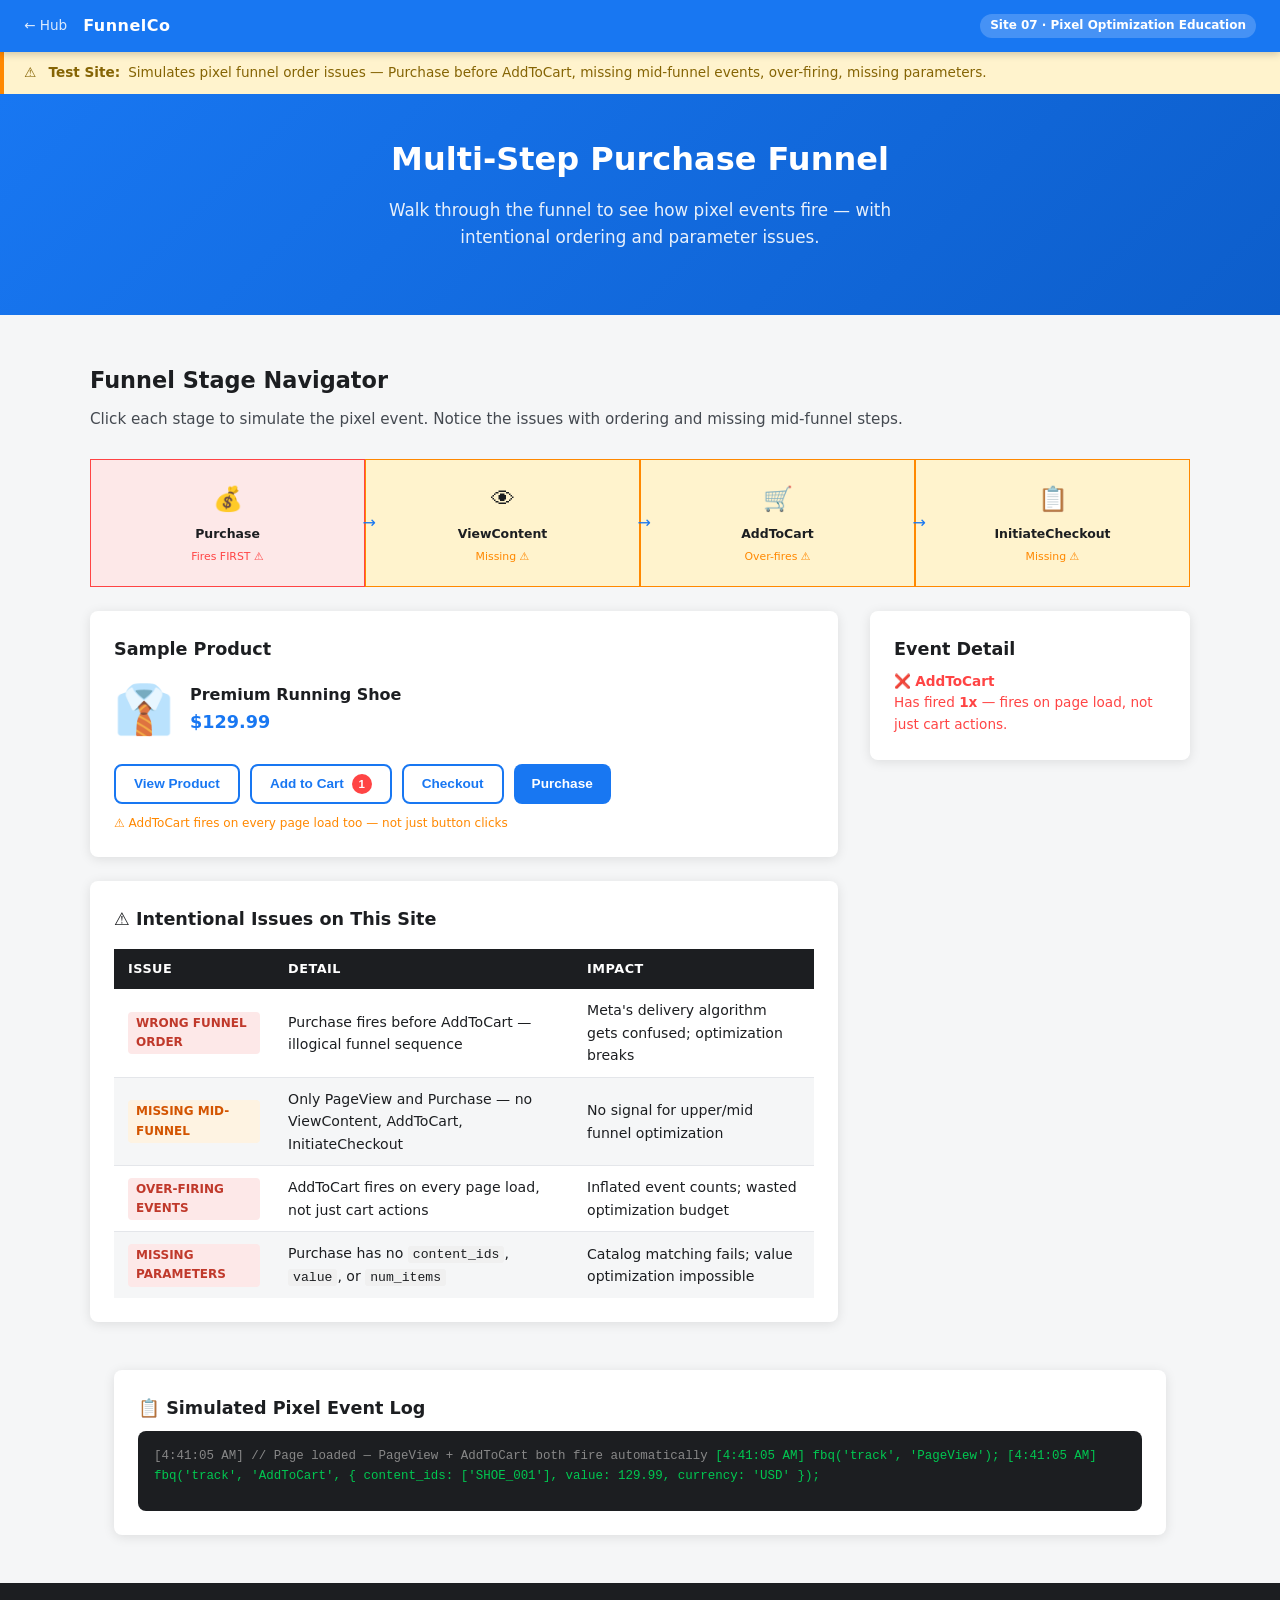
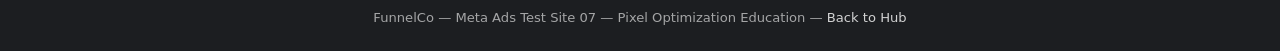
==== edu_pixel_opt/index.html @ 036d87c8 "Initial commit: 11 Meta Ads test sites" ====
<!DOCTYPE html>
<html lang="en">
<head>
  <meta charset="UTF-8" />
  <meta name="viewport" content="width=device-width, initial-scale=1.0" />
  <title>FunnelCo — Pixel Optimization Education</title>
  <link rel="stylesheet" href="../style.css" />
  <style>
    .funnel-visual { display: flex; gap: 0; margin: 24px 0; overflow-x: auto; }
    .funnel-stage {
      flex: 1; min-width: 100px; text-align: center; padding: 20px 8px;
      background: var(--white); border: 1px solid var(--gray-200);
      position: relative; cursor: pointer; transition: background .15s;
    }
    .funnel-stage:hover { background: #f0f4ff; }
    .funnel-stage.active  { background: #e8f0fe; border-color: var(--blue); }
    .funnel-stage.fired   { background: #e6f9f0; border-color: var(--green); }
    .funnel-stage.error   { background: #fde8e8; border-color: var(--red); }
    .funnel-stage.missing { background: #fff3cd; border-color: var(--orange); }
    .funnel-stage:not(:last-child)::after {
      content: '→'; position: absolute; right: -12px; top: 50%; transform: translateY(-50%);
      font-size: 1rem; color: var(--blue); z-index: 1;
    }
    .funnel-stage .stage-icon { font-size: 1.5rem; margin-bottom: 6px; }
    .funnel-stage .stage-name { font-size: .78rem; font-weight: 700; }
    .funnel-stage .stage-status { font-size: .68rem; margin-top: 4px; }
    .param-row { display: flex; gap: 8px; align-items: flex-start; padding: 8px 0; border-bottom: 1px solid var(--gray-200); font-size: .82rem; }
    .param-row:last-child { border-bottom: none; }
    .param-key { font-family: monospace; background: #f0f0f0; padding: 1px 5px; border-radius: 3px; font-size: .78rem; flex-shrink: 0; }
    .param-val { flex: 1; }
    code { background: #f0f0f0; padding: 1px 5px; border-radius: 3px; font-size: .82rem; font-family: monospace; }
    .counter-badge { display: inline-block; background: var(--red); color: var(--white); border-radius: 50%; width: 20px; height: 20px; text-align: center; line-height: 20px; font-size: .72rem; font-weight: 700; margin-left: 4px; }
  </style>
</head>
<body>

<nav class="site-nav">
  <a class="back-link" href="../index.html">&#8592; Hub</a>
  <a class="logo" href="#">FunnelCo</a>
  <span class="badge">Site 07 · Pixel Optimization Education</span>
</nav>

<div class="issue-banner">
  &#9888;&nbsp;<strong>Test Site:</strong> Simulates pixel funnel order issues — Purchase before AddToCart, missing mid-funnel events, over-firing, missing parameters.
</div>

<div class="hero" style="padding:40px 24px;">
  <h1>Multi-Step Purchase Funnel</h1>
  <p>Walk through the funnel to see how pixel events fire — with intentional ordering and parameter issues.</p>
</div>

<div class="container section">

  <!-- Funnel Visual -->
  <h2 class="section-title">Funnel Stage Navigator</h2>
  <p class="section-sub">Click each stage to simulate the pixel event. Notice the issues with ordering and missing mid-funnel steps.</p>

  <div class="funnel-visual">
    <div class="funnel-stage error" id="stage-purchase" onclick="fireEvent('Purchase')">
      <div class="stage-icon">&#128176;</div>
      <div class="stage-name">Purchase</div>
      <div class="stage-status" style="color:var(--red);">Fires FIRST &#9888;</div>
    </div>
    <div class="funnel-stage missing" id="stage-viewcontent" onclick="fireEvent('ViewContent')">
      <div class="stage-icon">&#128065;</div>
      <div class="stage-name">ViewContent</div>
      <div class="stage-status" style="color:var(--orange);">Missing &#9888;</div>
    </div>
    <div class="funnel-stage missing" id="stage-addtocart" onclick="fireEvent('AddToCart')">
      <div class="stage-icon">&#128722;</div>
      <div class="stage-name">AddToCart</div>
      <div class="stage-status" style="color:var(--orange);">Over-fires &#9888;</div>
    </div>
    <div class="funnel-stage missing" id="stage-initiatecheckout" onclick="fireEvent('InitiateCheckout')">
      <div class="stage-icon">&#128203;</div>
      <div class="stage-name">InitiateCheckout</div>
      <div class="stage-status" style="color:var(--orange);">Missing &#9888;</div>
    </div>
  </div>

  <div style="display:grid; grid-template-columns:1fr 320px; gap:32px; align-items:start; margin-top:24px;">

    <!-- Left: Product + Controls -->
    <div>
      <div class="card mb-24">
        <div class="card-body">
          <h3 class="card-title">Sample Product</h3>
          <div style="display:flex; gap:16px; align-items:center;">
            <div style="font-size:3rem;">&#128084;</div>
            <div>
              <div style="font-weight:700;">Premium Running Shoe</div>
              <div style="color:var(--blue); font-weight:700; font-size:1.1rem;">$129.99</div>
            </div>
          </div>
          <div style="display:flex; gap:10px; margin-top:16px; flex-wrap:wrap;">
            <button class="btn btn-outline btn-sm" onclick="fireEvent('ViewContent')">View Product</button>
            <button class="btn btn-outline btn-sm" onclick="fireEvent('AddToCart')">
              Add to Cart <span class="counter-badge" id="atc-count">0</span>
            </button>
            <button class="btn btn-outline btn-sm" onclick="fireEvent('InitiateCheckout')">Checkout</button>
            <button class="btn btn-primary btn-sm" onclick="fireEvent('Purchase')">Purchase</button>
          </div>
          <p style="font-size:.75rem; color:var(--orange); margin-top:10px;">
            &#9888; AddToCart fires on every page load too — not just button clicks
          </p>
        </div>
      </div>

      <!-- Issues Reference -->
      <div class="card">
        <div class="card-body">
          <h3 class="card-title">&#9888; Intentional Issues on This Site</h3>
          <table class="issue-table">
            <thead><tr><th>Issue</th><th>Detail</th><th>Impact</th></tr></thead>
            <tbody>
              <tr>
                <td><span class="tag tag-red">Wrong funnel order</span></td>
                <td>Purchase fires before AddToCart — illogical funnel sequence</td>
                <td>Meta's delivery algorithm gets confused; optimization breaks</td>
              </tr>
              <tr>
                <td><span class="tag tag-orange">Missing mid-funnel</span></td>
                <td>Only PageView and Purchase — no ViewContent, AddToCart, InitiateCheckout</td>
                <td>No signal for upper/mid funnel optimization</td>
              </tr>
              <tr>
                <td><span class="tag tag-red">Over-firing events</span></td>
                <td>AddToCart fires on every page load, not just cart actions</td>
                <td>Inflated event counts; wasted optimization budget</td>
              </tr>
              <tr>
                <td><span class="tag tag-red">Missing parameters</span></td>
                <td>Purchase has no <code>content_ids</code>, <code>value</code>, or <code>num_items</code></td>
                <td>Catalog matching fails; value optimization impossible</td>
              </tr>
            </tbody>
          </table>
        </div>
      </div>
    </div>

    <!-- Right: Event Detail Panel -->
    <div>
      <div class="card" style="position:sticky; top:70px;">
        <div class="card-body">
          <h3 class="card-title">Event Detail</h3>
          <div id="event-detail">
            <p style="font-size:.85rem; color:#999;">Click a funnel stage or button to see the event payload.</p>
          </div>
        </div>
      </div>
    </div>

  </div>
</div>

<!-- Event Log -->
<div class="container" style="margin-bottom:48px;">
  <div class="card">
    <div class="card-body">
      <h3 class="card-title">&#128203; Simulated Pixel Event Log</h3>
      <div id="event-log" style="font-family:monospace; font-size:.78rem; background:#1c1e21; color:#00c851; padding:16px; border-radius:var(--radius); min-height:80px; max-height:260px; overflow-y:auto;"></div>
    </div>
  </div>
</div>

<footer>
  FunnelCo &mdash; Meta Ads Test Site 07 &mdash; Pixel Optimization Education &mdash;
  <a href="../index.html">Back to Hub</a>
</footer>

<script>
  let atcCount = 0;
  const eventOrder = [];

  function log(msg, color) {
    const el = document.getElementById('event-log');
    const ts = new Date().toLocaleTimeString();
    const c = color || '#00c851';
    el.innerHTML += `<span style="color:${c}">[${ts}] ${msg}</span>\n`;
    el.scrollTop = el.scrollHeight;
  }

  function showDetail(html) {
    document.getElementById('event-detail').innerHTML = html;
  }

  function fireEvent(name) {
    eventOrder.push(name);

    switch(name) {
      case 'PageView':
        log(`fbq('track', 'PageView');`);
        showDetail(`<p style="font-size:.85rem;"><strong>PageView</strong><br>Fires correctly on page load.</p>`);
        break;

      case 'ViewContent':
        // Missing: should have content_ids, value
        log(`fbq('track', 'ViewContent', {});  // ⚠ ISSUE: No content_ids or value`, '#ff8800');
        showDetail(`<p style="font-size:.85rem; color:var(--orange);">&#9888; <strong>ViewContent</strong><br>Missing <code>content_ids</code> and <code>value</code> parameters.</p>`);
        break;

      case 'AddToCart':
        atcCount++;
        document.getElementById('atc-count').textContent = atcCount;
        log(`fbq('track', 'AddToCart', { content_ids: ['SHOE_001'], value: 129.99, currency: 'USD' });`);
        if (atcCount > 1) log(`  ⚠ ISSUE: AddToCart fires on every page load — count now ${atcCount}x`, '#ff4444');
        showDetail(`<p style="font-size:.85rem; color:var(--red);">&#10060; <strong>AddToCart</strong><br>Has fired <strong>${atcCount}x</strong> — fires on page load, not just cart actions.</p>`);
        break;

      case 'InitiateCheckout':
        log(`fbq('track', 'InitiateCheckout', { content_ids: ['SHOE_001'], value: 129.99, currency: 'USD' });`);
        showDetail(`<p style="font-size:.85rem; color:var(--orange);">&#9888; <strong>InitiateCheckout</strong><br>This event is missing from the default funnel — only fires if explicitly triggered.</p>`);
        break;

      case 'Purchase':
        // Intentional: no content_ids, no value, no num_items
        log(`fbq('track', 'Purchase', {});  // ⚠ ISSUE: No content_ids, value, or num_items`, '#ff4444');
        const hasPriorATC = eventOrder.includes('AddToCart');
        if (!hasPriorATC) log(`  ⚠ ISSUE: Purchase fired before AddToCart — wrong funnel order!`, '#ff4444');
        showDetail(`<p style="font-size:.85rem; color:var(--red);">&#10060; <strong>Purchase</strong><br>Missing: <code>content_ids</code>, <code>value</code>, <code>num_items</code><br>${!hasPriorATC ? '<br>&#10060; Fired before AddToCart — illogical order!' : ''}</p>`);
        break;
    }
  }

  // ISSUE: AddToCart fires on page load
  log(`// Page loaded — PageView + AddToCart both fire automatically`, '#888');
  fireEvent('PageView');
  fireEvent('AddToCart'); // Over-fires on page load
</script>

</body>
</html>
---- style.css ----
/* ============================================================
   Meta Ads Test Sites — Shared Stylesheet
   ============================================================ */

:root {
  --blue:       #1877F2;
  --blue-dark:  #0d5ecb;
  --green:      #00c851;
  --red:        #ff4444;
  --orange:     #ff8800;
  --gray-100:   #f5f6f7;
  --gray-200:   #e4e6ea;
  --gray-700:   #444950;
  --gray-900:   #1c1e21;
  --white:      #ffffff;
  --radius:     8px;
  --shadow:     0 2px 12px rgba(0,0,0,.10);
  --font:       'Segoe UI', system-ui, -apple-system, sans-serif;
}

*, *::before, *::after { box-sizing: border-box; margin: 0; padding: 0; }

body {
  font-family: var(--font);
  background: var(--gray-100);
  color: var(--gray-900);
  line-height: 1.6;
}

/* ---- Top Nav ---- */
.site-nav {
  background: var(--blue);
  padding: 0 24px;
  display: flex;
  align-items: center;
  gap: 16px;
  height: 52px;
  position: sticky;
  top: 0;
  z-index: 100;
  box-shadow: 0 2px 8px rgba(0,0,0,.2);
}
.site-nav .logo {
  font-weight: 700;
  font-size: 1rem;
  color: var(--white);
  text-decoration: none;
  letter-spacing: .5px;
}
.site-nav .back-link {
  color: rgba(255,255,255,.85);
  text-decoration: none;
  font-size: .85rem;
  display: flex;
  align-items: center;
  gap: 4px;
}
.site-nav .back-link:hover { color: var(--white); }
.site-nav .badge {
  margin-left: auto;
  background: rgba(255,255,255,.2);
  color: var(--white);
  font-size: .75rem;
  padding: 2px 10px;
  border-radius: 20px;
  font-weight: 600;
}

/* ---- Issue Banner ---- */
.issue-banner {
  background: #fff3cd;
  border-left: 4px solid var(--orange);
  padding: 10px 20px;
  font-size: .85rem;
  color: #856404;
  display: flex;
  align-items: center;
  gap: 8px;
}
.issue-banner strong { font-weight: 700; }

/* ---- Hero ---- */
.hero {
  background: linear-gradient(135deg, var(--blue) 0%, var(--blue-dark) 100%);
  color: var(--white);
  padding: 60px 24px;
  text-align: center;
}
.hero h1 { font-size: 2rem; margin-bottom: 12px; }
.hero p  { font-size: 1.05rem; opacity: .9; max-width: 560px; margin: 0 auto 24px; }

/* ---- Buttons ---- */
.btn {
  display: inline-block;
  padding: 12px 28px;
  border-radius: var(--radius);
  font-weight: 600;
  font-size: .95rem;
  cursor: pointer;
  border: none;
  text-decoration: none;
  transition: opacity .15s, transform .1s;
}
.btn:hover { opacity: .88; transform: translateY(-1px); }
.btn-primary   { background: var(--blue);  color: var(--white); }
.btn-white     { background: var(--white); color: var(--blue);  }
.btn-green     { background: var(--green); color: var(--white); }
.btn-outline   { background: transparent; color: var(--blue); border: 2px solid var(--blue); }
.btn-sm        { padding: 8px 18px; font-size: .85rem; }
.btn-full      { width: 100%; text-align: center; }

/* ---- Cards / Grid ---- */
.container { max-width: 1100px; margin: 0 auto; padding: 0 24px; }
.section    { padding: 48px 0; }

.card {
  background: var(--white);
  border-radius: var(--radius);
  box-shadow: var(--shadow);
  overflow: hidden;
}
.card-body { padding: 24px; }
.card-title { font-size: 1.1rem; font-weight: 700; margin-bottom: 8px; }

.grid-2 { display: grid; grid-template-columns: repeat(auto-fill, minmax(300px, 1fr)); gap: 24px; }
.grid-3 { display: grid; grid-template-columns: repeat(auto-fill, minmax(220px, 1fr)); gap: 20px; }
.grid-4 { display: grid; grid-template-columns: repeat(auto-fill, minmax(200px, 1fr)); gap: 20px; }

/* ---- Product Card ---- */
.product-card { background: var(--white); border-radius: var(--radius); box-shadow: var(--shadow); overflow: hidden; }
.product-card img { width: 100%; height: 200px; object-fit: cover; }
.product-card .product-info { padding: 16px; }
.product-card .product-name { font-weight: 700; margin-bottom: 4px; }
.product-card .product-price { color: var(--blue); font-size: 1.1rem; font-weight: 700; }
.product-card .product-price-old { text-decoration: line-through; color: #999; font-size: .9rem; margin-left: 6px; }
.product-card .product-actions { padding: 0 16px 16px; display: flex; gap: 8px; }

/* ---- Forms ---- */
.form-group { margin-bottom: 18px; }
.form-group label { display: block; font-weight: 600; margin-bottom: 6px; font-size: .9rem; }
.form-group input,
.form-group select,
.form-group textarea {
  width: 100%;
  padding: 10px 14px;
  border: 1.5px solid var(--gray-200);
  border-radius: var(--radius);
  font-size: .95rem;
  font-family: var(--font);
  transition: border-color .15s;
}
.form-group input:focus,
.form-group select:focus,
.form-group textarea:focus {
  outline: none;
  border-color: var(--blue);
}

/* ---- Issue Table ---- */
.issue-table {
  width: 100%;
  border-collapse: collapse;
  font-size: .88rem;
  margin-top: 16px;
}
.issue-table th {
  background: var(--gray-900);
  color: var(--white);
  padding: 10px 14px;
  text-align: left;
  font-size: .8rem;
  text-transform: uppercase;
  letter-spacing: .5px;
}
.issue-table td { padding: 10px 14px; border-bottom: 1px solid var(--gray-200); }
.issue-table tr:last-child td { border-bottom: none; }
.issue-table tr:nth-child(even) td { background: var(--gray-100); }

.tag {
  display: inline-block;
  padding: 2px 8px;
  border-radius: 4px;
  font-size: .75rem;
  font-weight: 700;
  text-transform: uppercase;
}
.tag-red    { background: #fde8e8; color: #c0392b; }
.tag-orange { background: #fef3e2; color: #d35400; }
.tag-blue   { background: #e8f0fe; color: #1a73e8; }
.tag-green  { background: #e6f9f0; color: #27ae60; }

/* ---- Steps / Funnel ---- */
.steps { display: flex; gap: 0; margin: 32px 0; flex-wrap: wrap; }
.step {
  flex: 1;
  min-width: 120px;
  text-align: center;
  padding: 20px 12px;
  background: var(--white);
  border: 1px solid var(--gray-200);
  position: relative;
}
.step:not(:last-child)::after {
  content: '→';
  position: absolute;
  right: -14px;
  top: 50%;
  transform: translateY(-50%);
  font-size: 1.2rem;
  color: var(--blue);
  z-index: 1;
}
.step .step-num {
  width: 36px; height: 36px;
  border-radius: 50%;
  background: var(--blue);
  color: var(--white);
  font-weight: 700;
  display: flex; align-items: center; justify-content: center;
  margin: 0 auto 8px;
  font-size: .9rem;
}
.step .step-label { font-size: .82rem; font-weight: 600; }
.step.active { border-color: var(--blue); background: #e8f0fe; }
.step.error  { border-color: var(--red);  background: #fde8e8; }

/* ---- Video Player Placeholder ---- */
.video-placeholder {
  background: #111;
  border-radius: var(--radius);
  aspect-ratio: 16/9;
  display: flex;
  flex-direction: column;
  align-items: center;
  justify-content: center;
  color: var(--white);
  position: relative;
  overflow: hidden;
}
.video-placeholder .play-btn {
  width: 64px; height: 64px;
  border-radius: 50%;
  background: rgba(255,255,255,.2);
  display: flex; align-items: center; justify-content: center;
  font-size: 1.8rem;
  cursor: pointer;
  border: 2px solid rgba(255,255,255,.5);
  margin-bottom: 12px;
}
.live-badge {
  position: absolute;
  top: 12px; left: 12px;
  background: var(--red);
  color: var(--white);
  font-size: .75rem;
  font-weight: 700;
  padding: 3px 10px;
  border-radius: 4px;
  text-transform: uppercase;
  letter-spacing: .5px;
}

/* ---- Consent Banner ---- */
.consent-banner {
  position: fixed;
  bottom: 0; left: 0; right: 0;
  background: var(--gray-900);
  color: var(--white);
  padding: 16px 24px;
  display: flex;
  align-items: center;
  gap: 16px;
  flex-wrap: wrap;
  z-index: 999;
  box-shadow: 0 -4px 16px rgba(0,0,0,.3);
}
.consent-banner p { flex: 1; font-size: .88rem; min-width: 200px; }
.consent-banner .consent-actions { display: flex; gap: 10px; }

/* ---- Misc ---- */
.section-title { font-size: 1.4rem; font-weight: 700; margin-bottom: 8px; }
.section-sub   { color: var(--gray-700); margin-bottom: 28px; font-size: .95rem; }
.divider       { border: none; border-top: 1px solid var(--gray-200); margin: 32px 0; }
.text-center   { text-align: center; }
.mt-8  { margin-top: 8px; }
.mt-16 { margin-top: 16px; }
.mt-24 { margin-top: 24px; }
.mb-8  { margin-bottom: 8px; }
.mb-16 { margin-bottom: 16px; }
.mb-24 { margin-bottom: 24px; }

footer {
  background: var(--gray-900);
  color: rgba(255,255,255,.6);
  text-align: center;
  padding: 24px;
  font-size: .82rem;
  margin-top: 48px;
}
footer a { color: rgba(255,255,255,.8); text-decoration: none; }

/* ---- Responsive ---- */
@media (max-width: 640px) {
  .hero h1 { font-size: 1.5rem; }
  .steps { flex-direction: column; }
  .step:not(:last-child)::after { content: '↓'; right: auto; top: auto; bottom: -14px; left: 50%; transform: translateX(-50%); }
  .grid-2, .grid-3, .grid-4 { grid-template-columns: 1fr; }
}
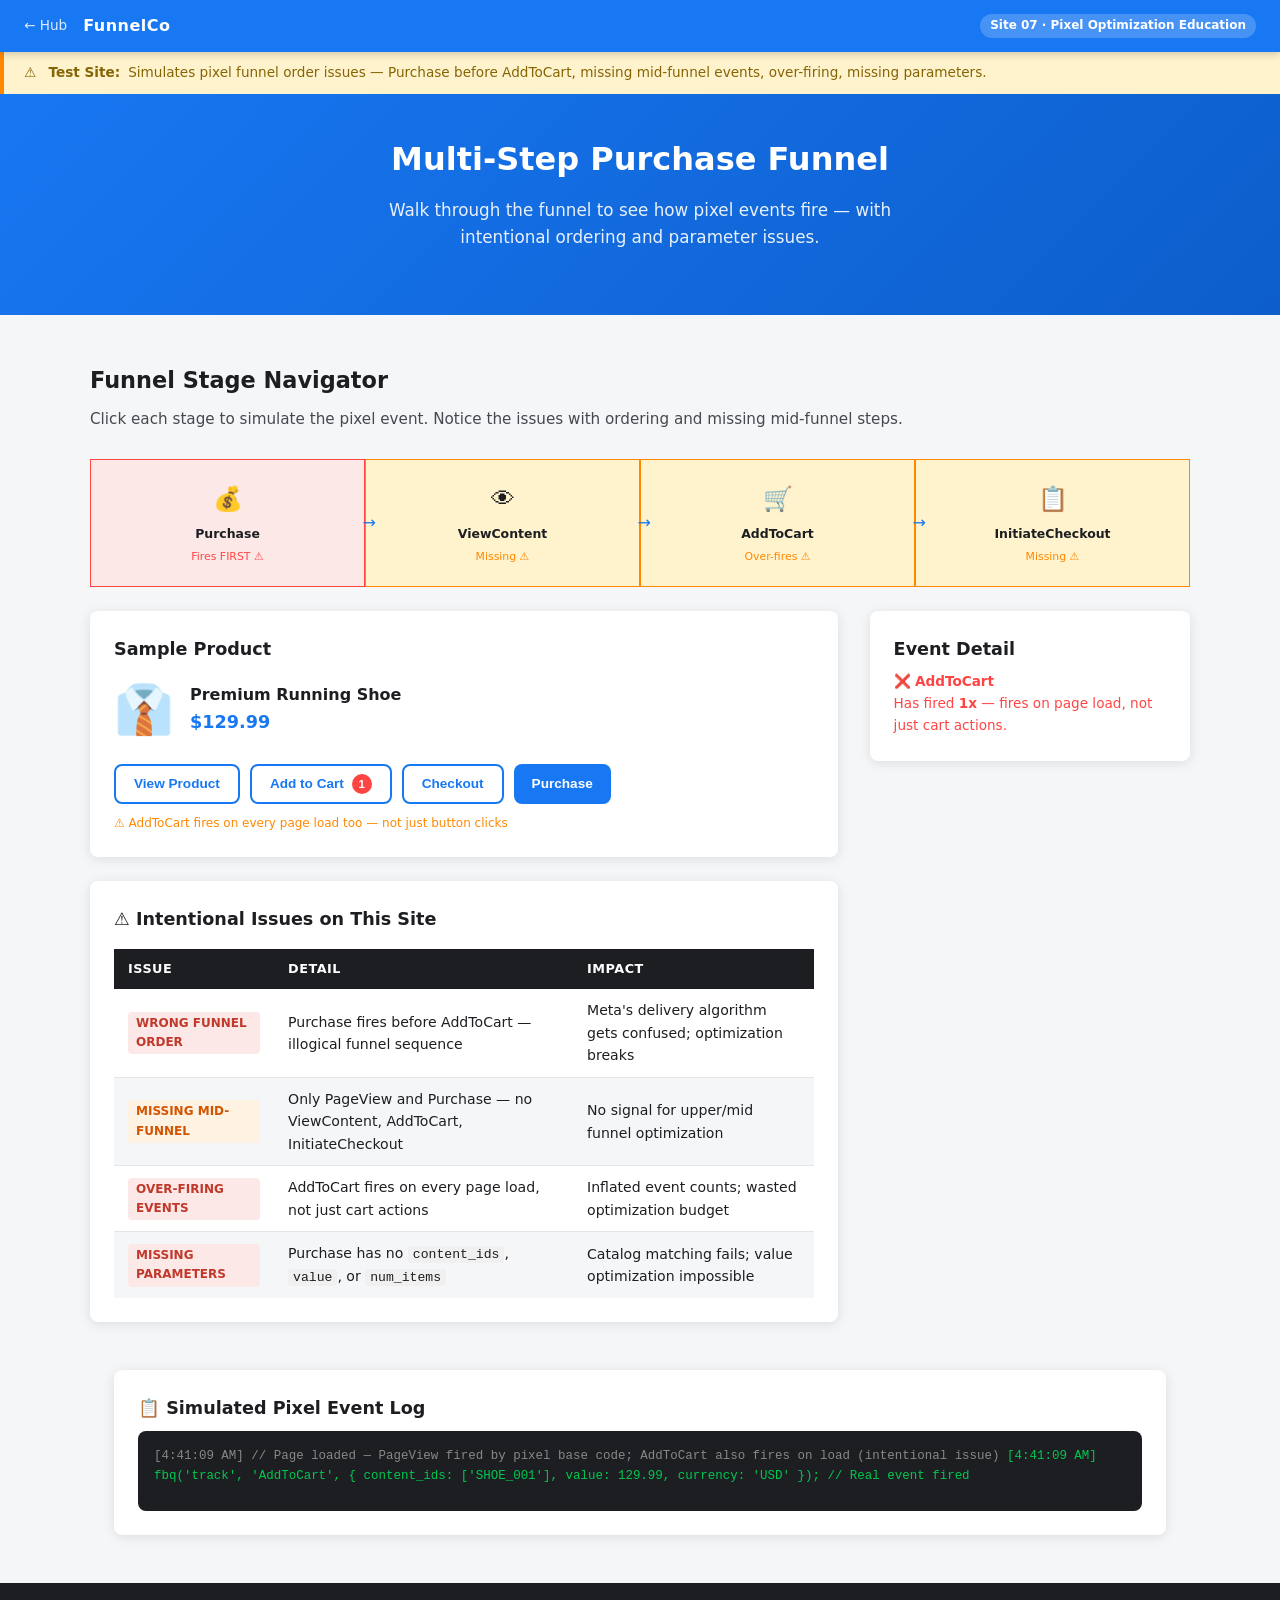
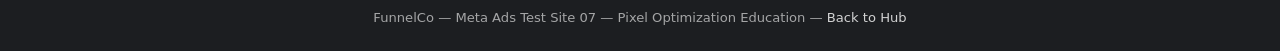
==== commit 3ab7ce3f: "Steps 1 & 2: Install real Meta Pixels and wire up fbq() events across all 11 sites Pixel mapping: - " ====
--- a/edu_pixel_opt/index.html
+++ b/edu_pixel_opt/index.html
@@ -5,6 +5,25 @@
   <meta name="viewport" content="width=device-width, initial-scale=1.0" />
   <title>FunnelCo — Pixel Optimization Education</title>
   <link rel="stylesheet" href="../style.css" />
+
+  <!-- Meta Pixel Code — Signals Pixel (2600343890366158) -->
+  <script>
+  !function(f,b,e,v,n,t,s)
+  {if(f.fbq)return;n=f.fbq=function(){n.callMethod?
+  n.callMethod.apply(n,arguments):n.queue.push(arguments)};
+  if(!f._fbq)f._fbq=n;n.push=n;n.loaded=!0;n.version='2.0';
+  n.queue=[];t=b.createElement(e);t.async=!0;
+  t.src=v;s=b.getElementsByTagName(e)[0];
+  s.parentNode.insertBefore(t,s)}(window, document,'script',
+  'https://connect.facebook.net/en_US/fbevents.js');
+  fbq('init', '2600343890366158');
+  fbq('track', 'PageView');
+  </script>
+  <noscript><img height="1" width="1" style="display:none"
+  src="https://www.facebook.com/tr?id=2600343890366158&ev=PageView&noscript=1"
+  /></noscript>
+  <!-- End Meta Pixel Code -->
+
   <style>
     .funnel-visual { display: flex; gap: 0; margin: 24px 0; overflow-x: auto; }
     .funnel-stage {
@@ -190,32 +209,38 @@
 
     switch(name) {
       case 'PageView':
-        log(`fbq('track', 'PageView');`);
+        fbq('track', 'PageView');
+        log(`fbq('track', 'PageView');  // Real event fired`);
         showDetail(`<p style="font-size:.85rem;"><strong>PageView</strong><br>Fires correctly on page load.</p>`);
         break;
 
       case 'ViewContent':
-        // Missing: should have content_ids, value
-        log(`fbq('track', 'ViewContent', {});  // ⚠ ISSUE: No content_ids or value`, '#ff8800');
+        // INTENTIONAL ISSUE: Missing content_ids and value
+        fbq('track', 'ViewContent', {});
+        log(`fbq('track', 'ViewContent', {});  // ⚠ ISSUE: No content_ids or value — Real event fired`, '#ff8800');
         showDetail(`<p style="font-size:.85rem; color:var(--orange);">&#9888; <strong>ViewContent</strong><br>Missing <code>content_ids</code> and <code>value</code> parameters.</p>`);
         break;
 
       case 'AddToCart':
         atcCount++;
         document.getElementById('atc-count').textContent = atcCount;
-        log(`fbq('track', 'AddToCart', { content_ids: ['SHOE_001'], value: 129.99, currency: 'USD' });`);
+        // INTENTIONAL ISSUE: Fires on page load (not just cart action)
+        fbq('track', 'AddToCart', { content_ids: ['SHOE_001'], value: 129.99, currency: 'USD' });
+        log(`fbq('track', 'AddToCart', { content_ids: ['SHOE_001'], value: 129.99, currency: 'USD' });  // Real event fired`);
         if (atcCount > 1) log(`  ⚠ ISSUE: AddToCart fires on every page load — count now ${atcCount}x`, '#ff4444');
         showDetail(`<p style="font-size:.85rem; color:var(--red);">&#10060; <strong>AddToCart</strong><br>Has fired <strong>${atcCount}x</strong> — fires on page load, not just cart actions.</p>`);
         break;
 
       case 'InitiateCheckout':
-        log(`fbq('track', 'InitiateCheckout', { content_ids: ['SHOE_001'], value: 129.99, currency: 'USD' });`);
+        fbq('track', 'InitiateCheckout', { content_ids: ['SHOE_001'], value: 129.99, currency: 'USD' });
+        log(`fbq('track', 'InitiateCheckout', { content_ids: ['SHOE_001'], value: 129.99, currency: 'USD' });  // Real event fired`);
         showDetail(`<p style="font-size:.85rem; color:var(--orange);">&#9888; <strong>InitiateCheckout</strong><br>This event is missing from the default funnel — only fires if explicitly triggered.</p>`);
         break;
 
       case 'Purchase':
-        // Intentional: no content_ids, no value, no num_items
-        log(`fbq('track', 'Purchase', {});  // ⚠ ISSUE: No content_ids, value, or num_items`, '#ff4444');
+        // INTENTIONAL ISSUE: no content_ids, no value, no num_items
+        fbq('track', 'Purchase', {});
+        log(`fbq('track', 'Purchase', {});  // ⚠ ISSUE: No content_ids, value, or num_items — Real event fired`, '#ff4444');
         const hasPriorATC = eventOrder.includes('AddToCart');
         if (!hasPriorATC) log(`  ⚠ ISSUE: Purchase fired before AddToCart — wrong funnel order!`, '#ff4444');
         showDetail(`<p style="font-size:.85rem; color:var(--red);">&#10060; <strong>Purchase</strong><br>Missing: <code>content_ids</code>, <code>value</code>, <code>num_items</code><br>${!hasPriorATC ? '<br>&#10060; Fired before AddToCart — illogical order!' : ''}</p>`);
@@ -223,10 +248,10 @@
     }
   }
 
-  // ISSUE: AddToCart fires on page load
-  log(`// Page loaded — PageView + AddToCart both fire automatically`, '#888');
-  fireEvent('PageView');
-  fireEvent('AddToCart'); // Over-fires on page load
+  // ISSUE: AddToCart fires on page load alongside PageView
+  // PageView already fired by pixel base code in <head>; fire AddToCart here to demo the over-firing issue
+  log(`// Page loaded — PageView fired by pixel base code; AddToCart also fires on load (intentional issue)`, '#888');
+  fireEvent('AddToCart'); // Over-fires on page load — intentional issue
 </script>
 
 </body>
